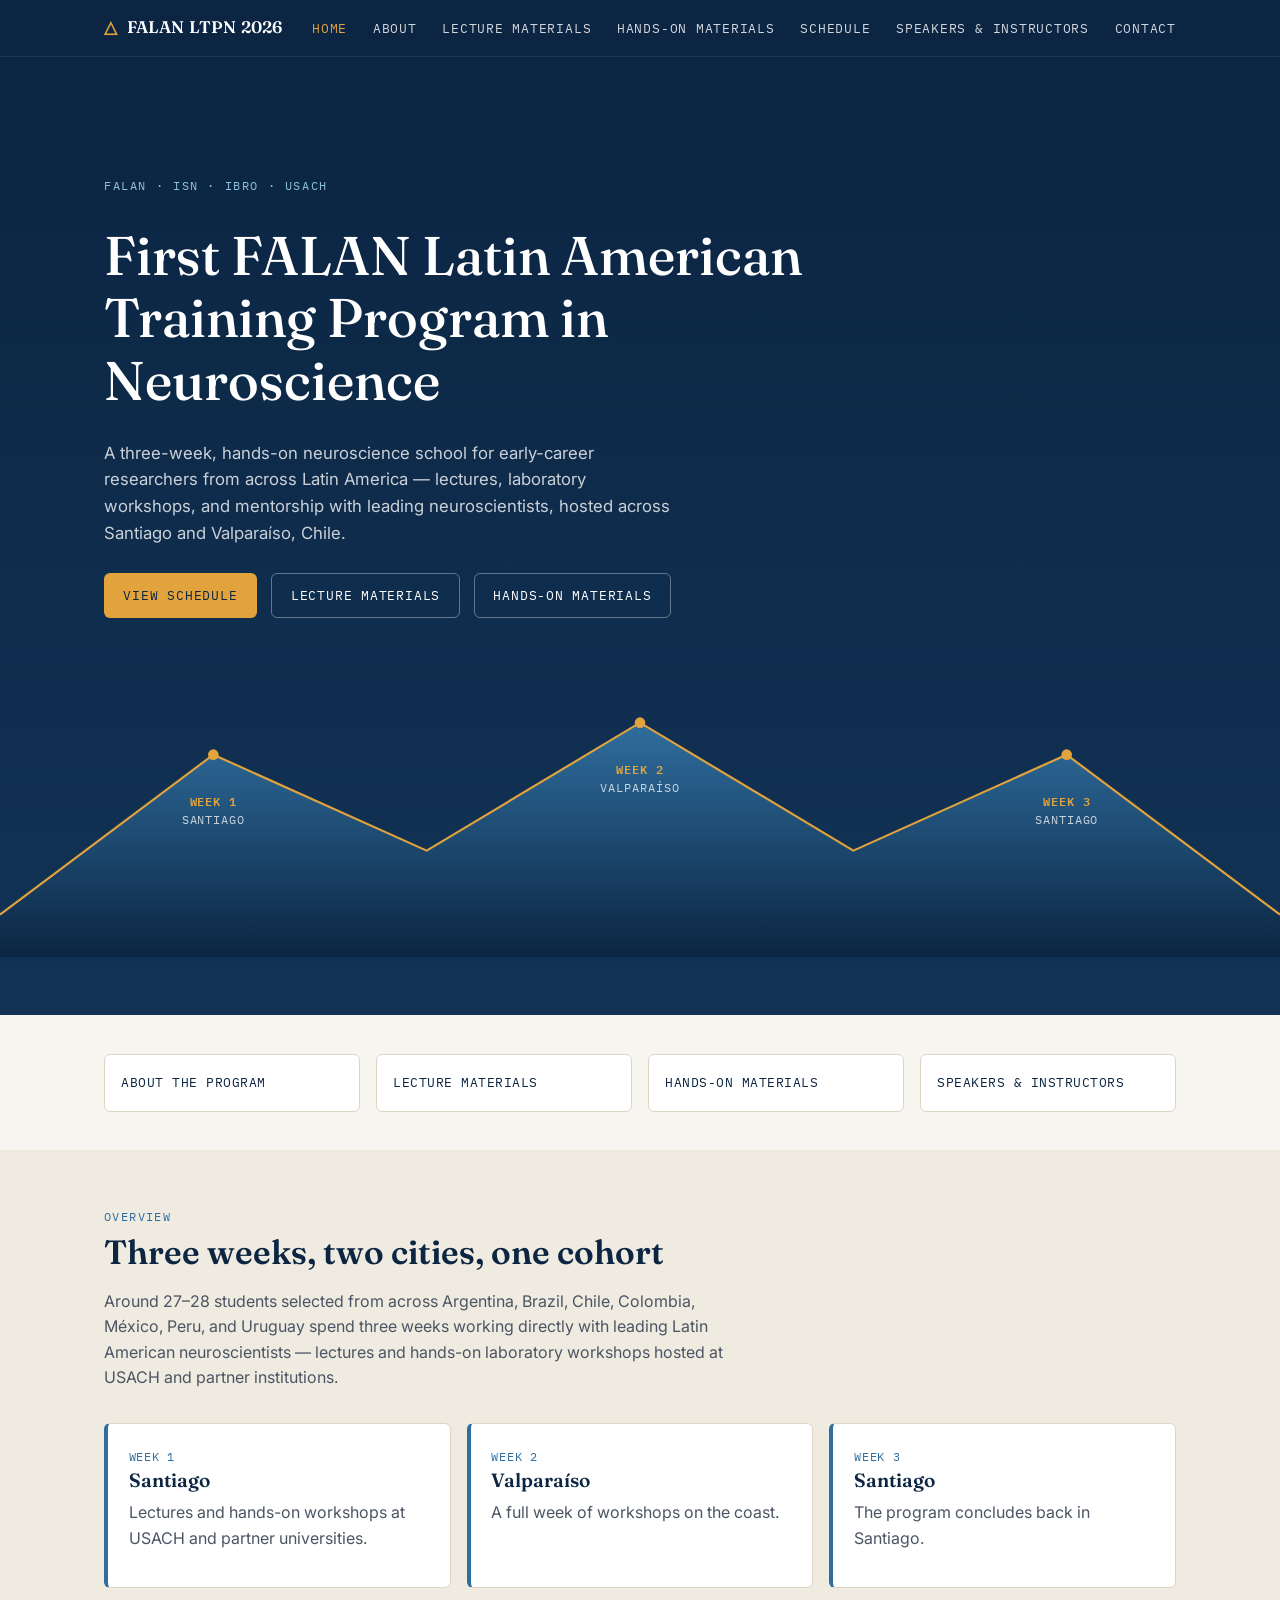
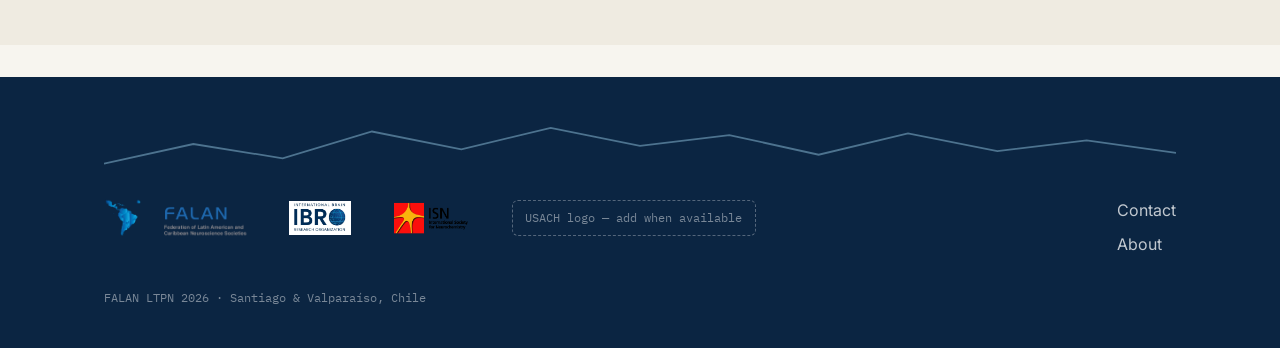
==== index.html @ 968a934b "Add files via upload" ====
<!DOCTYPE html>
<html lang="en">
<head>
<meta charset="UTF-8">
<meta name="viewport" content="width=device-width, initial-scale=1.0">
<title>FALAN LTPN 2026 — Latin American Training Program in Neuroscience</title>
<meta name="description" content="First FALAN Latin American Training Program in Neuroscience 2026 — a three-week hands-on neuroscience school across Santiago and Valparaíso, Chile.">
<link rel="icon" href="assets/img/favicon.svg" type="image/svg+xml">
<link rel="preconnect" href="https://fonts.googleapis.com">
<link href="https://fonts.googleapis.com/css2?family=Fraunces:opsz,wght@9..144,500;9..144,600&family=Inter:wght@400;500;600&family=IBM+Plex+Mono:wght@400;500&display=swap" rel="stylesheet">
<link rel="stylesheet" href="css/style.css">
</head>
<body>

<header class="site-header">
  <div class="wrap">
    <a class="brand" href="index.html"><span class="mark">&#9651;</span> FALAN LTPN 2026</a>
    <button class="nav-toggle" aria-label="Toggle menu" aria-expanded="false">Menu</button>
    <nav class="primary-nav" aria-label="Primary">
      <ul>
        <li><a href="index.html">Home</a></li>
        <li><a href="about.html">About</a></li>
        <li><a href="lectures.html">Lecture Materials</a></li>
        <li><a href="handson.html">Hands-on Materials</a></li>
        <li><a href="schedule.html">Schedule</a></li>
        <li><a href="speakers.html">Speakers &amp; Instructors</a></li>
        <li><a href="contact.html">Contact</a></li>
      </ul>
    </nav>
  </div>
</header>

<section class="hero">
  <div class="wrap">
    <span class="hero-eyebrow">FALAN &middot; ISN &middot; IBRO &middot; USACH</span>
    <h1>First FALAN Latin American Training Program in Neuroscience</h1>
    <p class="sub">A three-week, hands-on neuroscience school for early-career researchers from across Latin America — lectures, laboratory workshops, and mentorship with leading neuroscientists, hosted across Santiago and Valparaíso, Chile.</p>
    <div class="cta-row">
      <a class="btn btn-primary" href="schedule.html">View schedule</a>
      <a class="btn btn-ghost" href="lectures.html">Lecture materials</a>
      <a class="btn btn-ghost" href="handson.html">Hands-on materials</a>
    </div>
  </div>

  <svg class="ridge" viewBox="0 0 1200 260" preserveAspectRatio="none" role="img" aria-labelledby="ridgeTitle">
    <title id="ridgeTitle">Program route: Santiago, then Valparaíso, then Santiago</title>
    <defs>
      <linearGradient id="ridgeFill" x1="0" y1="0" x2="0" y2="1">
        <stop offset="0%" stop-color="#2F6E9E"/>
        <stop offset="100%" stop-color="#0B2542"/>
      </linearGradient>
    </defs>
    <path d="M0,220 L200,70 L400,160 L600,40 L800,160 L1000,70 L1200,220 L1200,260 L0,260 Z" fill="url(#ridgeFill)"/>
    <path d="M0,220 L200,70 L400,160 L600,40 L800,160 L1000,70 L1200,220" fill="none" stroke="#E2A33D" stroke-width="2"/>
    <circle cx="200" cy="70" r="5" fill="#E2A33D"/>
    <circle cx="600" cy="40" r="5" fill="#E2A33D"/>
    <circle cx="1000" cy="70" r="5" fill="#E2A33D"/>
    <text x="200" y="118" text-anchor="middle" class="ridge-label week">WEEK 1</text>
    <text x="200" y="135" text-anchor="middle" class="ridge-label">SANTIAGO</text>
    <text x="600" y="88" text-anchor="middle" class="ridge-label week">WEEK 2</text>
    <text x="600" y="105" text-anchor="middle" class="ridge-label">VALPARAÍSO</text>
    <text x="1000" y="118" text-anchor="middle" class="ridge-label week">WEEK 3</text>
    <text x="1000" y="135" text-anchor="middle" class="ridge-label">SANTIAGO</text>
  </svg>
</section>

<section class="tight">
  <div class="wrap">
    <div class="quick-links">
      <a href="about.html">About the program</a>
      <a href="lectures.html">Lecture materials</a>
      <a href="handson.html">Hands-on materials</a>
      <a href="speakers.html">Speakers &amp; instructors</a>
    </div>
  </div>
</section>

<section class="on-dim">
  <div class="wrap">
    <div class="section-head">
      <span class="eyebrow">Overview</span>
      <h2>Three weeks, two cities, one cohort</h2>
      <p>Around 27–28 students selected from across Argentina, Brazil, Chile, Colombia, México, Peru, and Uruguay spend three weeks working directly with leading Latin American neuroscientists — lectures and hands-on laboratory workshops hosted at USACH and partner institutions.</p>
    </div>
    <div class="week-strip">
      <div class="week">
        <span class="num">Week 1</span>
        <h3>Santiago</h3>
        <p>Lectures and hands-on workshops at USACH and partner universities.</p>
      </div>
      <div class="week">
        <span class="num">Week 2</span>
        <h3>Valparaíso</h3>
        <p>A full week of workshops on the coast.</p>
      </div>
      <div class="week">
        <span class="num">Week 3</span>
        <h3>Santiago</h3>
        <p>The program concludes back in Santiago.</p>
      </div>
    </div>
  </div>
</section>

<footer class="site-footer">
  <div class="wrap">
    <svg class="ridge-thin" viewBox="0 0 1200 60" preserveAspectRatio="none" aria-hidden="true">
      <path d="M0,50 L100,28 L200,44 L300,14 L400,34 L500,10 L600,30 L700,18 L800,40 L900,16 L1000,36 L1100,24 L1200,38" fill="none" stroke="#8FC1DC" stroke-width="2"/>
    </svg>
    <div class="foot-grid">
      <div class="logo-strip">
        <img src="assets/logos/falan.png" alt="FALAN — Federation of Latin American and Caribbean Neuroscience Societies">
        <img class="ibro-mark" src="assets/logos/ibro.jpg" alt="IBRO — International Brain Research Organization">
        <img src="assets/logos/isn.png" alt="ISN — International Society for Neurochemistry">
        <span class="placeholder">USACH logo — add when available</span>
      </div>
      <div class="stack">
        <a href="contact.html">Contact</a>
        <a href="about.html">About</a>
      </div>
    </div>
    <p class="fine">FALAN LTPN 2026 &middot; Santiago &amp; Valparaíso, Chile</p>
  </div>
</footer>

<script src="data/lectures-data.js"></script>
<script src="data/handson-data.js"></script>
<script src="js/main.js"></script>
</body>
</html>
---- css/style.css ----
/* ==========================================================================
   FALAN LTPN 2026 — design tokens
   Palette: Andean cordillera + coastal Chile, tied to the FALAN/ISN marks
   ========================================================================== */

:root {
  --ink:        #0B2542;   /* deep Andean navy — primary dark */
  --cordillera: #2F6E9E;   /* mountain blue — primary accent */
  --coast:      #8FC1DC;   /* sky blue — secondary accent */
  --sun:        #E2A33D;   /* warm gold — CTA / highlight */
  --paper:      #F7F5EF;   /* warm off-white — page background */
  --paper-dim:  #EFEBE1;
  --ash:        #4B5563;   /* body text on light */
  --line:       #DDD6C7;   /* hairline borders on paper */
  --white:      #FFFFFF;

  --font-display: 'Fraunces', Georgia, 'Times New Roman', serif;
  --font-body:    'Inter', -apple-system, BlinkMacSystemFont, 'Segoe UI', sans-serif;
  --font-mono:    'IBM Plex Mono', 'SFMono-Regular', Consolas, monospace;

  --radius: 6px;
  --max-w: 1120px;
}

* { box-sizing: border-box; }

html { scroll-behavior: smooth; }

@media (prefers-reduced-motion: reduce) {
  html { scroll-behavior: auto; }
  * { animation-duration: 0.01ms !important; transition-duration: 0.01ms !important; }
}

body {
  margin: 0;
  font-family: var(--font-body);
  color: var(--ink);
  background: var(--paper);
  line-height: 1.6;
  -webkit-font-smoothing: antialiased;
}

h1, h2, h3, h4 {
  font-family: var(--font-display);
  color: var(--ink);
  line-height: 1.15;
  margin: 0 0 0.5em;
  font-weight: 600;
}

h1 { font-size: clamp(2.1rem, 4.5vw, 3.4rem); font-weight: 500; }
h2 { font-size: clamp(1.5rem, 3vw, 2.1rem); }
h3 { font-size: 1.2rem; }

p { margin: 0 0 1em; color: var(--ash); }

a { color: var(--cordillera); text-decoration: none; }
a:hover { text-decoration: underline; }

a:focus-visible,
button:focus-visible,
[tabindex]:focus-visible {
  outline: 3px solid var(--sun);
  outline-offset: 2px;
}

.eyebrow {
  font-family: var(--font-mono);
  text-transform: uppercase;
  letter-spacing: 0.12em;
  font-size: 0.72rem;
  color: var(--cordillera);
  display: block;
  margin-bottom: 0.6em;
}

.wrap {
  max-width: var(--max-w);
  margin: 0 auto;
  padding: 0 1.5rem;
}

/* ---- Header / nav ---- */

.site-header {
  background: var(--ink);
  border-bottom: 1px solid rgba(255,255,255,0.08);
  position: sticky;
  top: 0;
  z-index: 50;
}

.site-header .wrap {
  display: flex;
  align-items: center;
  justify-content: space-between;
  gap: 1rem;
  padding-top: 0.9rem;
  padding-bottom: 0.9rem;
}

.brand {
  display: flex;
  align-items: center;
  gap: 0.6rem;
  color: var(--white);
  font-family: var(--font-display);
  font-size: 1.05rem;
  font-weight: 600;
  letter-spacing: 0.01em;
}
.brand:hover { text-decoration: none; opacity: 0.9; }
.brand .mark { color: var(--sun); }

.nav-toggle {
  display: none;
  background: none;
  border: 1px solid rgba(255,255,255,0.3);
  color: var(--white);
  border-radius: var(--radius);
  padding: 0.4rem 0.6rem;
  font-family: var(--font-mono);
  font-size: 0.85rem;
}

nav.primary-nav ul {
  list-style: none;
  display: flex;
  gap: 1.6rem;
  margin: 0;
  padding: 0;
}

nav.primary-nav a {
  color: rgba(255,255,255,0.82);
  font-family: var(--font-mono);
  font-size: 0.8rem;
  text-transform: uppercase;
  letter-spacing: 0.06em;
}

nav.primary-nav a:hover,
nav.primary-nav a.active {
  color: var(--sun);
  text-decoration: none;
}

@media (max-width: 800px) {
  .nav-toggle { display: inline-block; }
  nav.primary-nav {
    display: none;
    width: 100%;
    order: 3;
  }
  nav.primary-nav.open { display: block; }
  nav.primary-nav ul {
    flex-direction: column;
    gap: 0;
    padding-bottom: 1rem;
  }
  nav.primary-nav a {
    display: block;
    padding: 0.7rem 0;
    border-top: 1px solid rgba(255,255,255,0.08);
  }
  .site-header .wrap { flex-wrap: wrap; }
}

/* ---- Hero (ridge line signature) ---- */

.hero {
  background: linear-gradient(180deg, var(--ink) 0%, #123356 100%);
  color: var(--white);
  position: relative;
  overflow: hidden;
}

.hero .wrap {
  padding-top: 3.6rem;
  padding-bottom: 0;
  position: relative;
  z-index: 2;
}

.hero-eyebrow {
  font-family: var(--font-mono);
  text-transform: uppercase;
  letter-spacing: 0.14em;
  font-size: 0.72rem;
  color: var(--coast);
}

.hero h1 { color: var(--white); margin-top: 0.5em; max-width: 20ch; }

.hero .sub {
  color: rgba(255,255,255,0.78);
  max-width: 52ch;
  font-size: 1.05rem;
}

.hero .cta-row {
  display: flex;
  gap: 0.9rem;
  flex-wrap: wrap;
  margin-top: 1.6rem;
  padding-bottom: 2.4rem;
}

.hero.small .wrap { padding-top: 2.6rem; padding-bottom: 2.6rem; }
.hero.small h1 { max-width: none; font-size: clamp(1.8rem, 3.6vw, 2.6rem); }

.btn {
  display: inline-block;
  font-family: var(--font-mono);
  font-size: 0.82rem;
  text-transform: uppercase;
  letter-spacing: 0.06em;
  padding: 0.7rem 1.15rem;
  border-radius: var(--radius);
  border: 1px solid transparent;
}

.btn-primary {
  background: var(--sun);
  color: var(--ink);
}
.btn-primary:hover { background: #eab35a; text-decoration: none; }

.btn-ghost {
  border-color: rgba(255,255,255,0.35);
  color: var(--white);
}
.btn-ghost:hover { border-color: var(--sun); color: var(--sun); text-decoration: none; }

.ridge {
  display: block;
  width: 100%;
  height: auto;
  position: relative;
  z-index: 1;
  margin-top: 1.5rem;
}

.ridge-label {
  font-family: var(--font-mono);
  font-size: 0.68rem;
  text-transform: uppercase;
  letter-spacing: 0.08em;
  fill: rgba(255,255,255,0.75);
}

.ridge-label.week {
  fill: var(--sun);
  font-weight: 600;
}

/* ---- Sections ---- */

section { padding: 3.6rem 0; }
section.tight { padding: 2.4rem 0; }
section.on-dim { background: var(--paper-dim); }

.section-head {
  max-width: 62ch;
  margin-bottom: 2rem;
}

.grid {
  display: grid;
  gap: 1.5rem;
}
.grid-3 { grid-template-columns: repeat(3, 1fr); }
.grid-2 { grid-template-columns: repeat(2, 1fr); }

@media (max-width: 860px) {
  .grid-3 { grid-template-columns: 1fr; }
  .grid-2 { grid-template-columns: 1fr; }
}

/* ---- Cards ---- */

.card {
  background: var(--white);
  border: 1px solid var(--line);
  border-radius: var(--radius);
  padding: 1.4rem;
}

.card h3 { margin-bottom: 0.35em; }
.card .meta {
  font-family: var(--font-mono);
  font-size: 0.72rem;
  text-transform: uppercase;
  letter-spacing: 0.06em;
  color: var(--cordillera);
  display: block;
  margin-bottom: 0.5em;
}

.quick-links {
  display: grid;
  grid-template-columns: repeat(4, 1fr);
  gap: 1rem;
}
@media (max-width: 860px) { .quick-links { grid-template-columns: repeat(2, 1fr); } }

.quick-links a {
  display: block;
  background: var(--white);
  border: 1px solid var(--line);
  border-radius: var(--radius);
  padding: 1.1rem 1rem;
  color: var(--ink);
  font-family: var(--font-mono);
  font-size: 0.82rem;
  text-transform: uppercase;
  letter-spacing: 0.04em;
}
.quick-links a:hover {
  border-color: var(--cordillera);
  text-decoration: none;
  color: var(--cordillera);
}

/* ---- Empty state ---- */

.empty-state {
  border: 1px dashed var(--line);
  border-radius: var(--radius);
  background: var(--white);
  padding: 2.6rem 2rem;
  text-align: left;
  max-width: 62ch;
}
.empty-state .eyebrow { margin-bottom: 0.8em; }
.empty-state h3 { margin-bottom: 0.4em; }

/* ---- Materials list (populated by JS) ---- */

.materials-group { margin-bottom: 2.4rem; }
.materials-group h3 {
  border-bottom: 1px solid var(--line);
  padding-bottom: 0.5rem;
  margin-bottom: 1rem;
}
.material-item {
  display: flex;
  justify-content: space-between;
  align-items: baseline;
  gap: 1rem;
  padding: 0.85rem 0;
  border-bottom: 1px solid var(--line);
}
.material-item:last-child { border-bottom: none; }
.material-item .title { font-weight: 600; }
.material-item .who {
  font-family: var(--font-mono);
  font-size: 0.78rem;
  color: var(--ash);
}
.material-item a.link {
  font-family: var(--font-mono);
  font-size: 0.78rem;
  text-transform: uppercase;
  letter-spacing: 0.04em;
  white-space: nowrap;
}

/* ---- Schedule table ---- */

.schedule-table-wrap { overflow-x: auto; }
table.schedule {
  width: 100%;
  border-collapse: collapse;
  background: var(--white);
  font-size: 0.92rem;
}
table.schedule caption {
  text-align: left;
  font-family: var(--font-mono);
  text-transform: uppercase;
  letter-spacing: 0.06em;
  font-size: 0.75rem;
  color: var(--cordillera);
  margin-bottom: 0.6rem;
}
table.schedule th, table.schedule td {
  border: 1px solid var(--line);
  padding: 0.65rem 0.75rem;
  text-align: left;
  vertical-align: top;
}
table.schedule thead th {
  background: var(--ink);
  color: var(--white);
  font-family: var(--font-mono);
  font-weight: 500;
  font-size: 0.75rem;
  text-transform: uppercase;
  letter-spacing: 0.05em;
}
table.schedule tbody th {
  background: var(--paper-dim);
  font-family: var(--font-mono);
  font-weight: 600;
  font-size: 0.8rem;
  white-space: nowrap;
}

.week-tabs {
  display: flex;
  gap: 0.5rem;
  margin-bottom: 1.4rem;
  flex-wrap: wrap;
}
.week-tabs button {
  font-family: var(--font-mono);
  font-size: 0.8rem;
  text-transform: uppercase;
  letter-spacing: 0.05em;
  background: var(--white);
  border: 1px solid var(--line);
  border-radius: 999px;
  padding: 0.5rem 1.1rem;
  cursor: pointer;
  color: var(--ink);
}
.week-tabs button.active {
  background: var(--ink);
  color: var(--white);
  border-color: var(--ink);
}
.week-panel { display: none; }
.week-panel.active { display: block; }

/* ---- People (speakers/instructors) ---- */

.person {
  display: flex;
  gap: 0.9rem;
  align-items: flex-start;
}
.person .avatar {
  width: 46px;
  height: 46px;
  border-radius: 50%;
  background: var(--cordillera);
  color: var(--white);
  display: flex;
  align-items: center;
  justify-content: center;
  font-family: var(--font-display);
  font-size: 1rem;
  flex: none;
}
.person .name { font-weight: 600; }
.person .role {
  font-family: var(--font-mono);
  font-size: 0.75rem;
  color: var(--ash);
  text-transform: uppercase;
  letter-spacing: 0.04em;
}

/* ---- About page structure diagram ---- */

.week-strip {
  display: flex;
  gap: 1rem;
  flex-wrap: wrap;
}
.week-strip .week {
  flex: 1 1 220px;
  background: var(--white);
  border: 1px solid var(--line);
  border-left: 4px solid var(--cordillera);
  border-radius: var(--radius);
  padding: 1.2rem 1.3rem;
}
.week-strip .week .num {
  font-family: var(--font-mono);
  font-size: 0.72rem;
  color: var(--cordillera);
  text-transform: uppercase;
  letter-spacing: 0.06em;
}

/* ---- Logo strip ---- */

.logo-strip {
  display: flex;
  align-items: center;
  gap: 2.4rem;
  flex-wrap: wrap;
}
.logo-strip img { height: 40px; width: auto; }
.logo-strip .ibro-mark { height: 34px; }
.logo-strip .placeholder {
  font-family: var(--font-mono);
  font-size: 0.72rem;
  color: rgba(255,255,255,0.45);
  border: 1px dashed rgba(255,255,255,0.3);
  padding: 0.5rem 0.8rem;
  border-radius: var(--radius);
}

.logo-strip.on-light img { height: 36px; }
.logo-strip.on-light .placeholder {
  color: var(--ash);
  border-color: var(--line);
}

/* ---- Footer ---- */

footer.site-footer {
  background: var(--ink);
  color: rgba(255,255,255,0.7);
  padding: 2.6rem 0 1.8rem;
  margin-top: 2rem;
  position: relative;
  overflow: hidden;
}
footer.site-footer .ridge-thin {
  width: 100%;
  display: block;
  opacity: 0.5;
  margin-bottom: 1.6rem;
}
footer.site-footer .foot-grid {
  display: flex;
  justify-content: space-between;
  gap: 2rem;
  flex-wrap: wrap;
  align-items: flex-start;
}
footer.site-footer a { color: rgba(255,255,255,0.75); }
footer.site-footer .fine {
  font-family: var(--font-mono);
  font-size: 0.72rem;
  color: rgba(255,255,255,0.45);
  margin-top: 2rem;
}

/* ---- Contact page ---- */

.contact-card {
  background: var(--white);
  border: 1px solid var(--line);
  border-radius: var(--radius);
  padding: 1.8rem;
  max-width: 46ch;
}
.contact-card .role {
  font-family: var(--font-mono);
  font-size: 0.75rem;
  text-transform: uppercase;
  letter-spacing: 0.05em;
  color: var(--cordillera);
}

/* ---- Utility ---- */

.stack { display: flex; flex-direction: column; gap: 0.5rem; }
.mt-0 { margin-top: 0; }
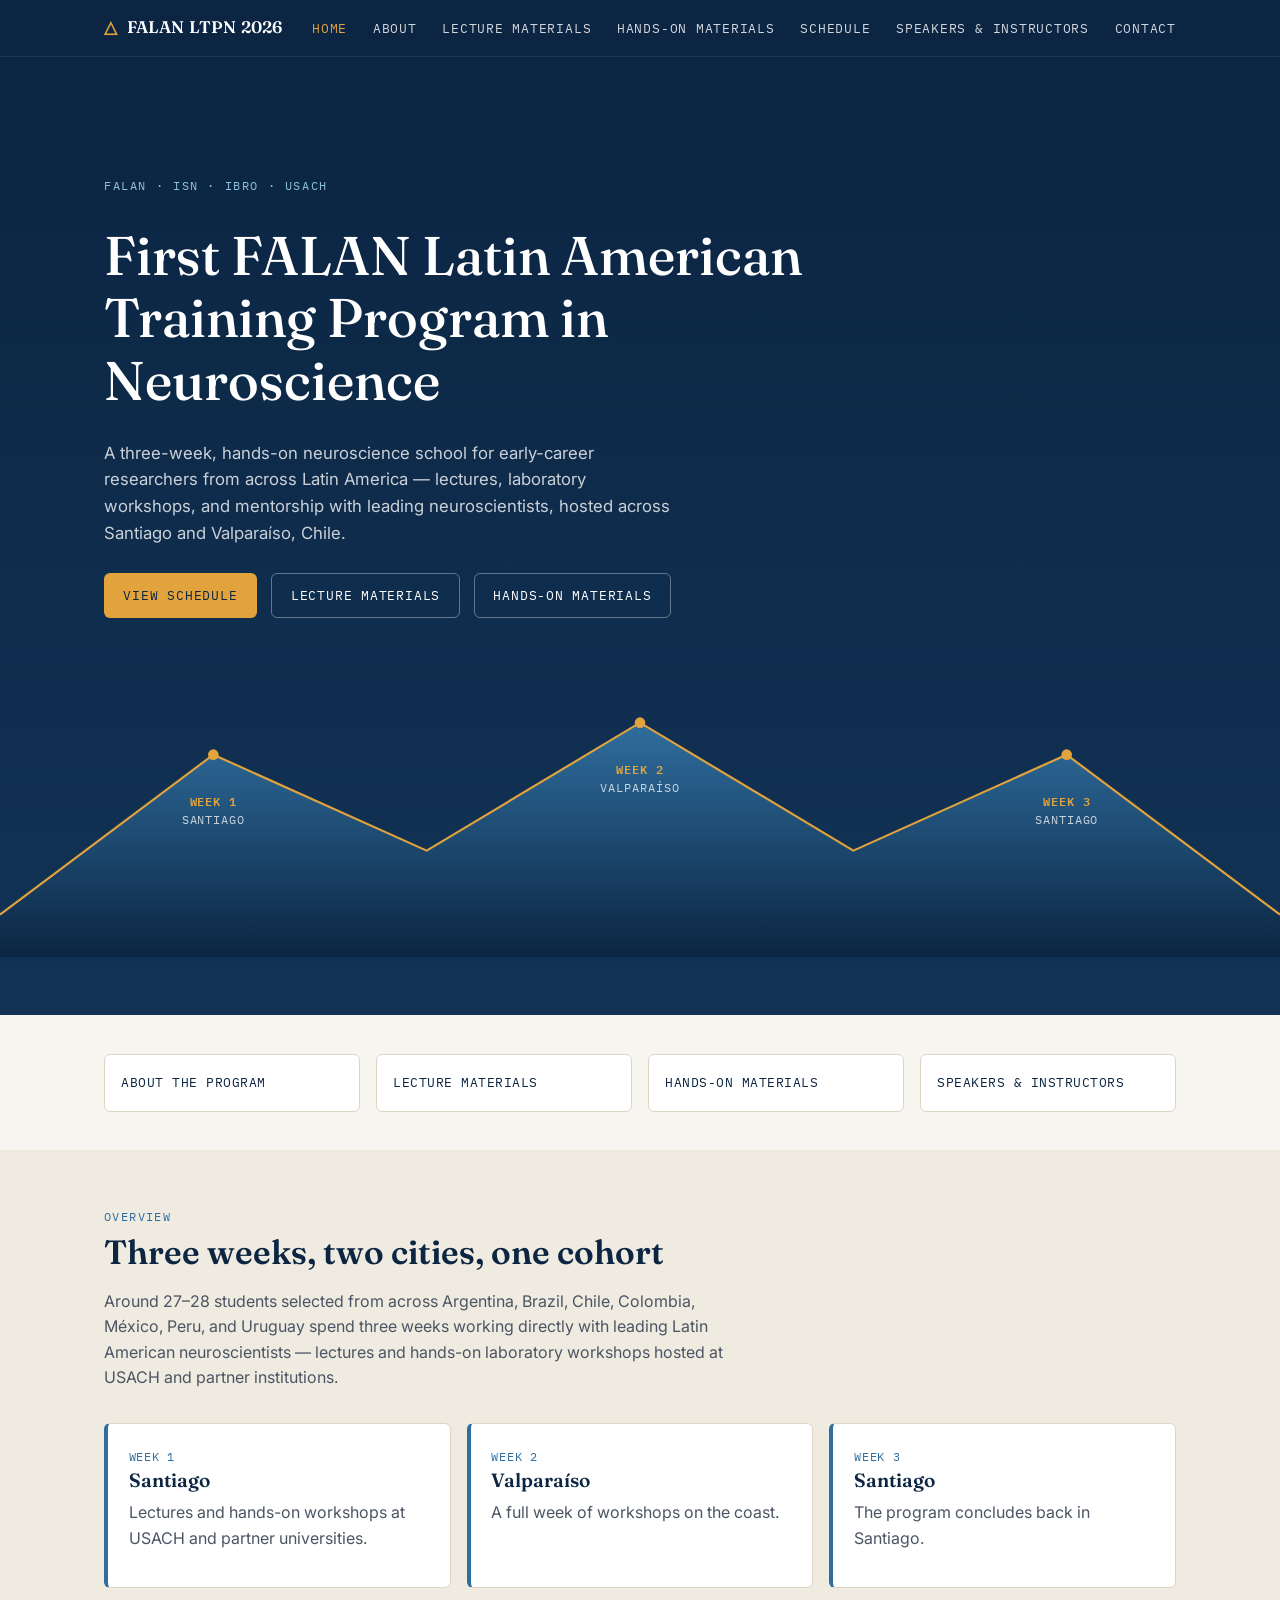
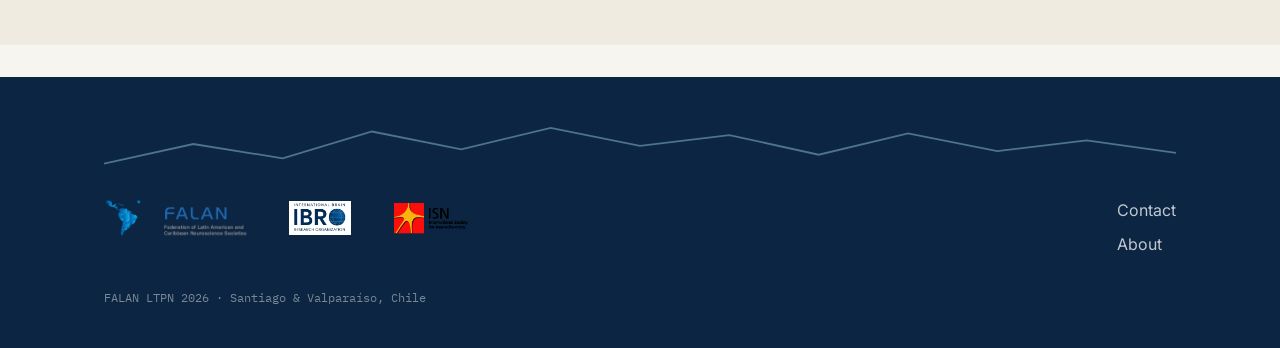
==== commit 45ca3517: "Comment out USACH logo placeholder Comment out the placeholder for USACH logo in index.html." ====
--- a/index.html
+++ b/index.html
@@ -112,7 +112,7 @@
         <img src="assets/logos/falan.png" alt="FALAN — Federation of Latin American and Caribbean Neuroscience Societies">
         <img class="ibro-mark" src="assets/logos/ibro.jpg" alt="IBRO — International Brain Research Organization">
         <img src="assets/logos/isn.png" alt="ISN — International Society for Neurochemistry">
-        <span class="placeholder">USACH logo — add when available</span>
+        <!-- <span class="placeholder">USACH logo — add when available</span> -->
       </div>
       <div class="stack">
         <a href="contact.html">Contact</a>
--- a/css/style.css
+++ b/css/style.css
@@ -366,6 +366,36 @@
   white-space: nowrap;
 }
 
+.material-note {
+  background: var(--paper-dim);
+  border: 1px solid var(--line);
+  border-left: 4px solid var(--sun);
+  border-radius: var(--radius);
+  padding: 1rem 1.2rem;
+  margin: 0.9rem 0;
+}
+.material-note .title {
+  font-weight: 600;
+  display: block;
+  margin-bottom: 0.15rem;
+}
+.material-note .who {
+  font-family: var(--font-mono);
+  font-size: 0.72rem;
+  color: var(--cordillera);
+  text-transform: uppercase;
+  letter-spacing: 0.04em;
+  display: block;
+  margin-bottom: 0.6rem;
+}
+.material-note p {
+  margin: 0 0 0.7em;
+  color: var(--ash);
+  font-size: 0.92rem;
+}
+.material-note p:last-child { margin-bottom: 0; }
+.material-note a { word-break: break-word; }
+
 /* ---- Schedule table ---- */
 
 .schedule-table-wrap { overflow-x: auto; }
@@ -405,6 +435,127 @@
   font-weight: 600;
   font-size: 0.8rem;
   white-space: nowrap;
+}
+
+.venue-note {
+  background: var(--white);
+  border: 1px solid var(--line);
+  border-left: 4px solid var(--sun);
+  border-radius: var(--radius);
+  padding: 0.9rem 1.1rem;
+  margin-bottom: 1.4rem;
+  font-size: 0.92rem;
+}
+.venue-note strong { color: var(--ink); }
+.venue-note .flag {
+  color: #B23A2E;
+  font-family: var(--font-mono);
+  font-size: 0.75rem;
+  text-transform: uppercase;
+  letter-spacing: 0.04em;
+  display: block;
+  margin-top: 0.4rem;
+}
+
+table.schedule td .who {
+  display: block;
+  font-family: var(--font-mono);
+  font-size: 0.72rem;
+  color: var(--ash);
+  margin-top: 0.25rem;
+}
+table.schedule td .session-sep {
+  display: block;
+  border-top: 1px dashed var(--line);
+  margin-top: 0.55rem;
+  padding-top: 0.55rem;
+}
+table.schedule td.dim { color: var(--ash); font-style: italic; }
+
+.workshop-list-wrap { margin-top: 2rem; }
+.workshop-list-wrap h3 { margin-bottom: 0.8rem; }
+.workshop-list {
+  list-style: none;
+  margin: 0;
+  padding: 0;
+  display: grid;
+  gap: 0.6rem;
+}
+.workshop-list li {
+  background: var(--white);
+  border: 1px solid var(--line);
+  border-radius: var(--radius);
+  padding: 0.75rem 1rem;
+  font-size: 0.92rem;
+}
+.workshop-list .lead {
+  display: block;
+  font-family: var(--font-mono);
+  font-size: 0.72rem;
+  color: var(--cordillera);
+  margin-top: 0.2rem;
+}
+.student-list {
+  list-style: none;
+  margin: 0.7rem 0 0;
+  padding: 0.7rem 0 0;
+  border-top: 1px dashed var(--line);
+  columns: 1;
+}
+.student-list li {
+  background: none;
+  border: none;
+  padding: 0.2rem 0;
+  font-size: 0.85rem;
+  color: var(--ash);
+}
+@media (min-width: 640px) {
+  .student-list { columns: 2; column-gap: 1.5rem; }
+}
+
+.student-days {
+  margin-top: 0.7rem;
+  padding-top: 0.7rem;
+  border-top: 1px dashed var(--line);
+}
+.student-day {
+  margin: 0 0 0.5rem;
+  font-size: 0.85rem;
+  color: var(--ash);
+  line-height: 1.5;
+}
+.student-day:last-child { margin-bottom: 0; }
+.student-day .day-label {
+  font-family: var(--font-mono);
+  font-size: 0.7rem;
+  text-transform: uppercase;
+  letter-spacing: 0.05em;
+  color: var(--cordillera);
+  display: inline-block;
+  min-width: 82px;
+}
+
+.plain-list {
+  list-style: none;
+  margin: 0;
+  padding: 0;
+  columns: 1;
+}
+.plain-list li {
+  padding: 0.6rem 0;
+  border-bottom: 1px solid var(--line);
+  break-inside: avoid;
+}
+.plain-list li:last-child { border-bottom: none; }
+.plain-list .affil {
+  font-family: var(--font-mono);
+  font-size: 0.76rem;
+  color: var(--ash);
+  display: block;
+  margin-top: 0.1rem;
+}
+@media (min-width: 700px) {
+  .plain-list.two-col { columns: 2; column-gap: 2.5rem; }
 }
 
 .week-tabs {
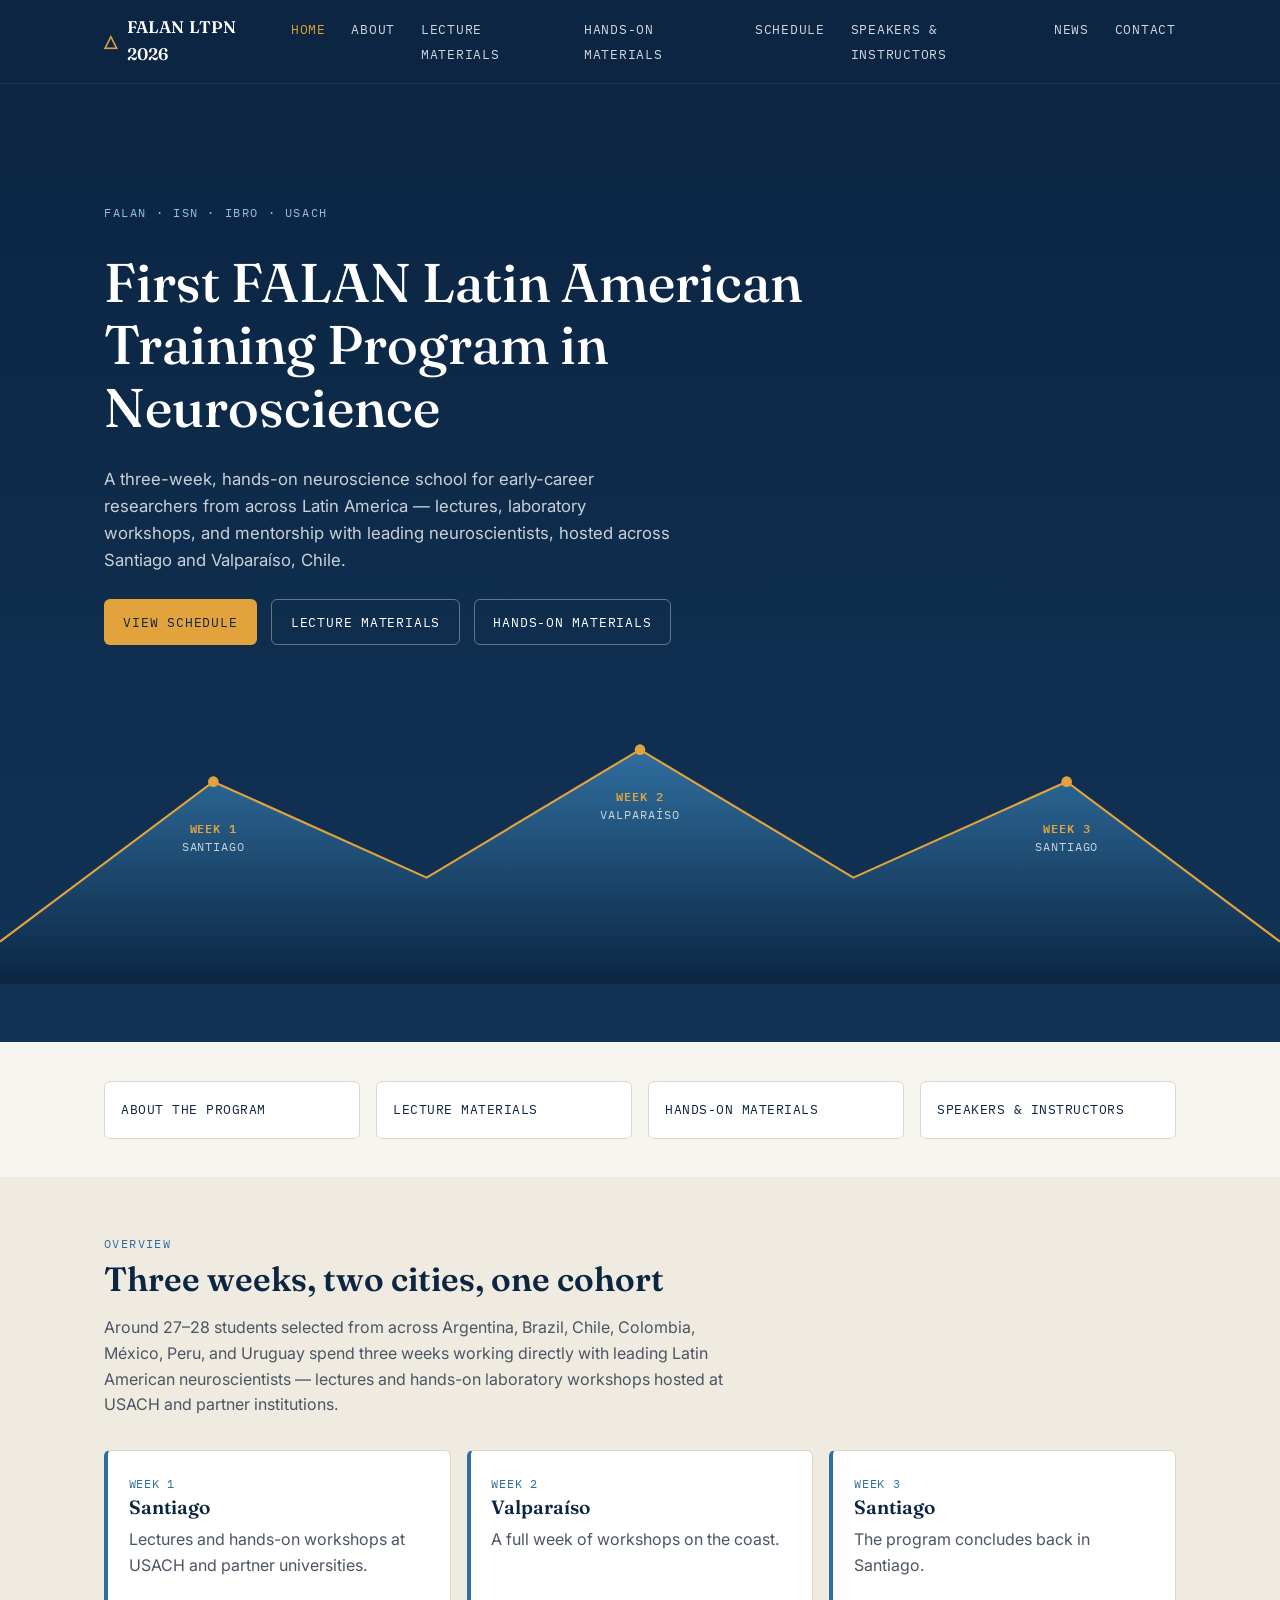
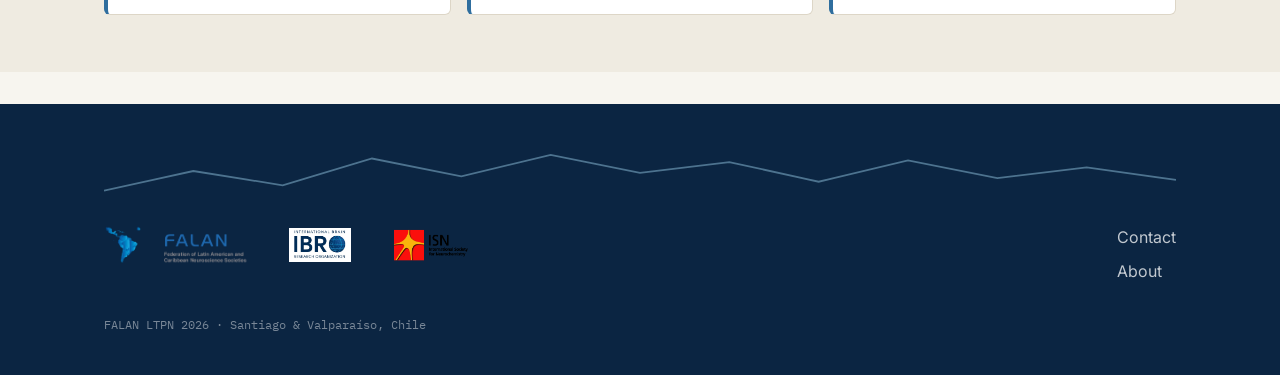
==== commit d02e0cbe: "Add files via upload" ====
--- a/index.html
+++ b/index.html
@@ -24,6 +24,7 @@
         <li><a href="handson.html">Hands-on Materials</a></li>
         <li><a href="schedule.html">Schedule</a></li>
         <li><a href="speakers.html">Speakers &amp; Instructors</a></li>
+        <li><a href="news.html">News</a></li>
         <li><a href="contact.html">Contact</a></li>
       </ul>
     </nav>
@@ -125,6 +126,7 @@
 
 <script src="data/lectures-data.js"></script>
 <script src="data/handson-data.js"></script>
+<script src="data/news-data.js"></script>
 <script src="js/main.js"></script>
 </body>
 </html>
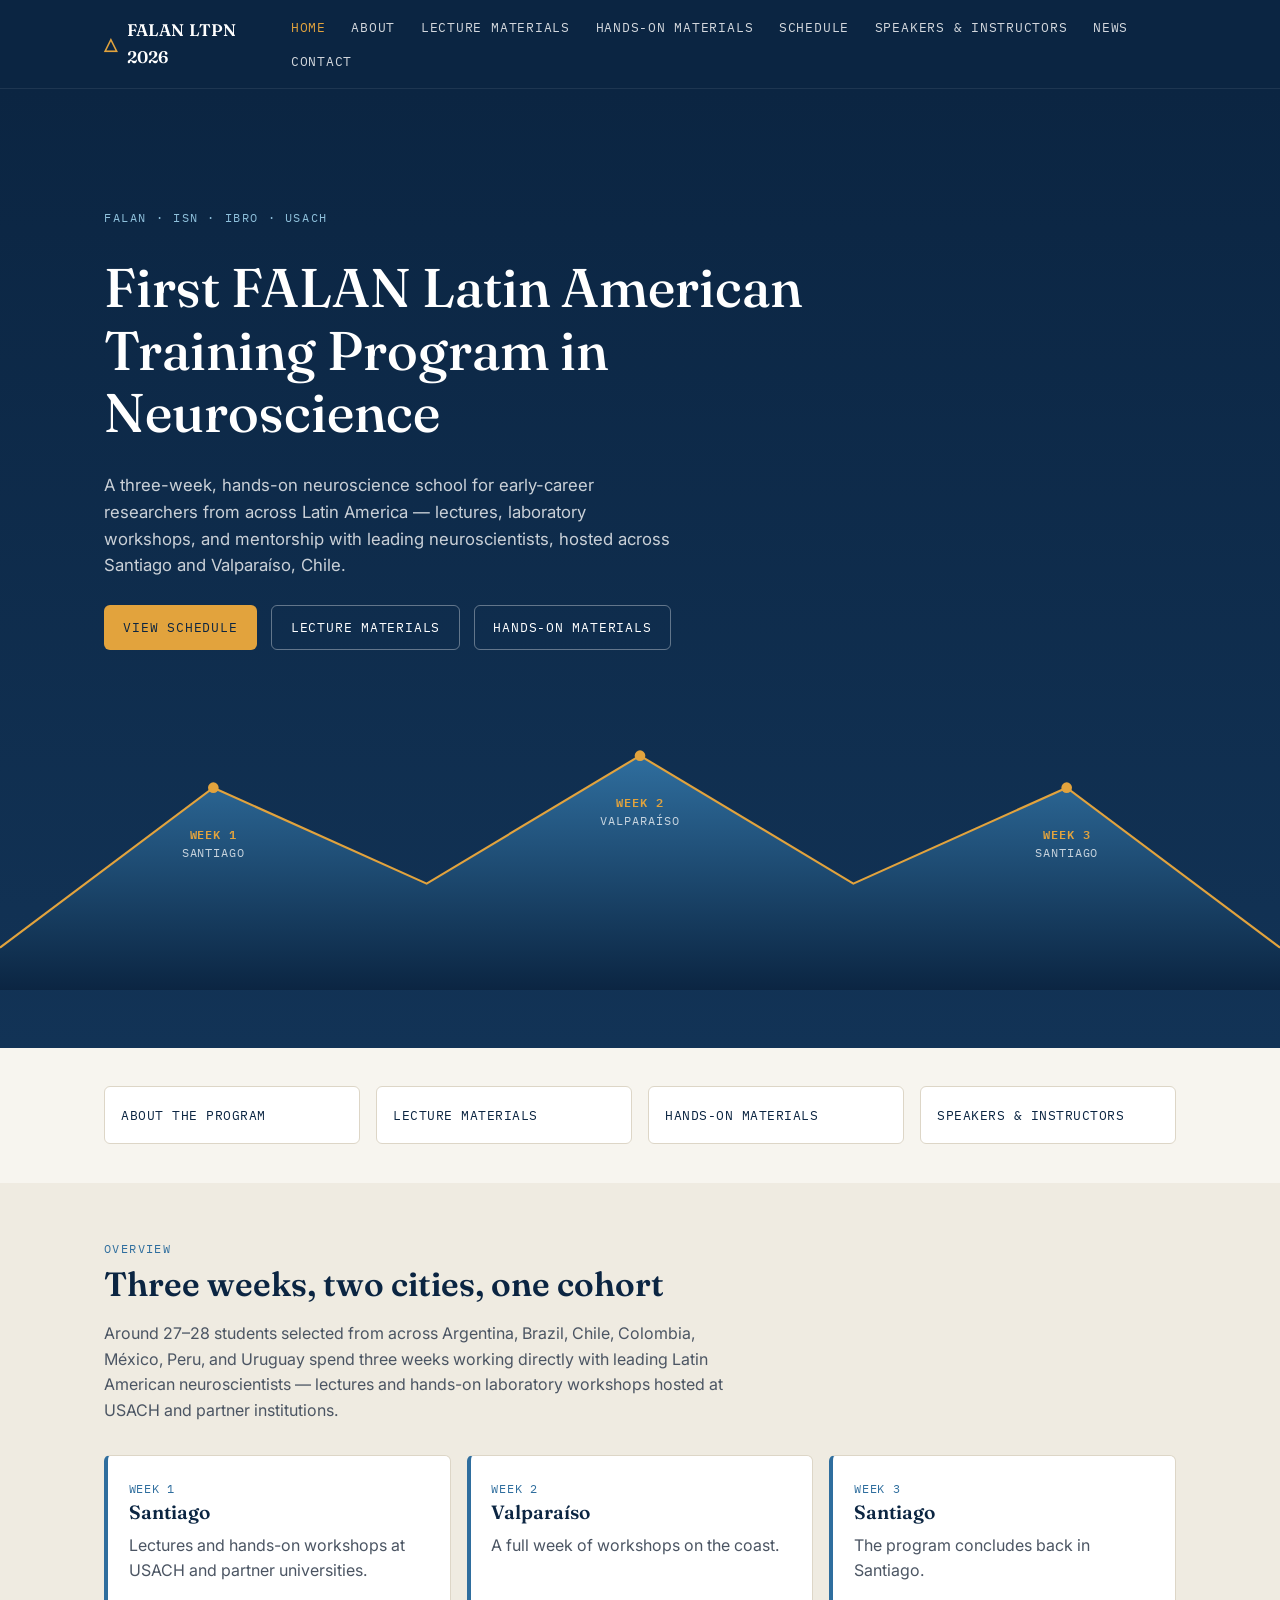
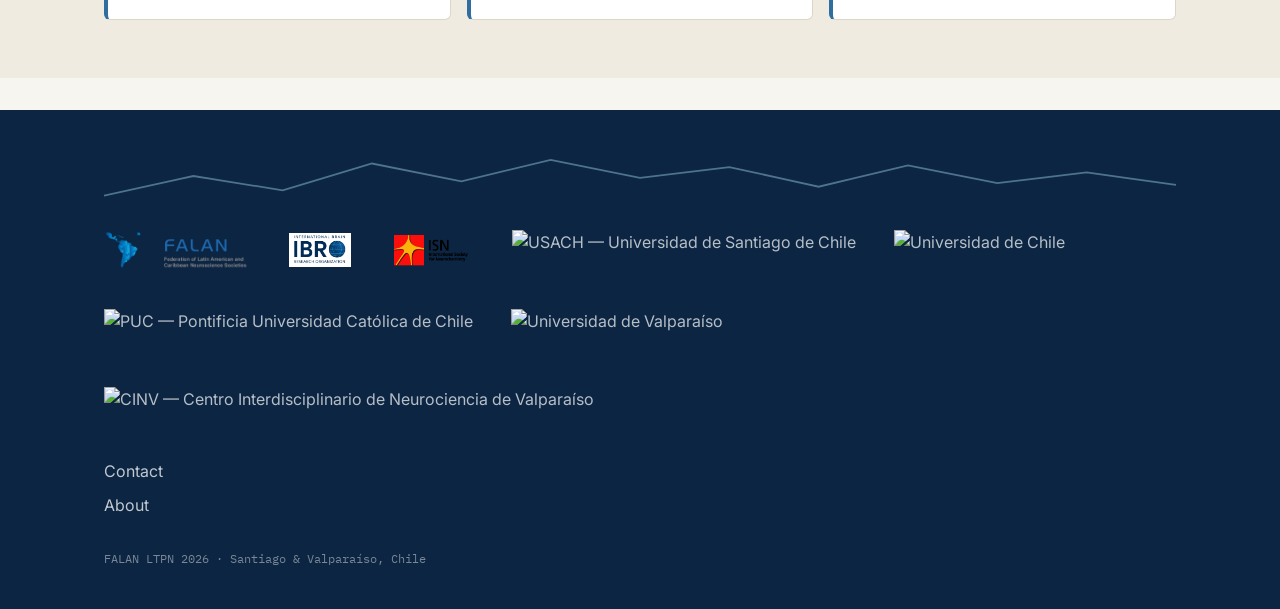
==== commit 1b7bc737: "Add files via upload" ====
--- a/index.html
+++ b/index.html
@@ -113,7 +113,11 @@
         <img src="assets/logos/falan.png" alt="FALAN — Federation of Latin American and Caribbean Neuroscience Societies">
         <img class="ibro-mark" src="assets/logos/ibro.jpg" alt="IBRO — International Brain Research Organization">
         <img src="assets/logos/isn.png" alt="ISN — International Society for Neurochemistry">
-        <!-- <span class="placeholder">USACH logo — add when available</span> -->
+        <img src="assets/logos/usach.png" alt="USACH — Universidad de Santiago de Chile">
+        <img src="assets/logos/uchile.jpg" alt="Universidad de Chile">
+        <img src="assets/logos/puc.png" alt="PUC — Pontificia Universidad Católica de Chile">
+        <img src="assets/logos/uv.svg" alt="Universidad de Valparaíso">
+        <img src="assets/logos/cinv.jpg" alt="CINV — Centro Interdisciplinario de Neurociencia de Valparaíso">
       </div>
       <div class="stack">
         <a href="contact.html">Contact</a>
--- a/css/style.css
+++ b/css/style.css
@@ -126,7 +126,8 @@
 nav.primary-nav ul {
   list-style: none;
   display: flex;
-  gap: 1.6rem;
+  flex-wrap: wrap;
+  gap: 0.5rem 1.6rem;
   margin: 0;
   padding: 0;
 }
@@ -137,6 +138,7 @@
   font-size: 0.8rem;
   text-transform: uppercase;
   letter-spacing: 0.06em;
+  white-space: nowrap;
 }
 
 nav.primary-nav a:hover,
@@ -352,6 +354,12 @@
   border-bottom: 1px solid var(--line);
 }
 .material-item:last-child { border-bottom: none; }
+.material-item.presenter-break,
+.material-note.presenter-break {
+  margin-top: 1.1rem;
+  padding-top: 1.1rem;
+  border-top: 2px solid var(--cordillera);
+}
 .material-item .title { font-weight: 600; }
 .material-item .who {
   font-family: var(--font-mono);
@@ -365,36 +373,6 @@
   letter-spacing: 0.04em;
   white-space: nowrap;
 }
-
-.material-note {
-  background: var(--paper-dim);
-  border: 1px solid var(--line);
-  border-left: 4px solid var(--sun);
-  border-radius: var(--radius);
-  padding: 1rem 1.2rem;
-  margin: 0.9rem 0;
-}
-.material-note .title {
-  font-weight: 600;
-  display: block;
-  margin-bottom: 0.15rem;
-}
-.material-note .who {
-  font-family: var(--font-mono);
-  font-size: 0.72rem;
-  color: var(--cordillera);
-  text-transform: uppercase;
-  letter-spacing: 0.04em;
-  display: block;
-  margin-bottom: 0.6rem;
-}
-.material-note p {
-  margin: 0 0 0.7em;
-  color: var(--ash);
-  font-size: 0.92rem;
-}
-.material-note p:last-child { margin-bottom: 0; }
-.material-note a { word-break: break-word; }
 
 /* ---- Schedule table ---- */
 
@@ -495,45 +473,6 @@
   color: var(--cordillera);
   margin-top: 0.2rem;
 }
-.student-list {
-  list-style: none;
-  margin: 0.7rem 0 0;
-  padding: 0.7rem 0 0;
-  border-top: 1px dashed var(--line);
-  columns: 1;
-}
-.student-list li {
-  background: none;
-  border: none;
-  padding: 0.2rem 0;
-  font-size: 0.85rem;
-  color: var(--ash);
-}
-@media (min-width: 640px) {
-  .student-list { columns: 2; column-gap: 1.5rem; }
-}
-
-.student-days {
-  margin-top: 0.7rem;
-  padding-top: 0.7rem;
-  border-top: 1px dashed var(--line);
-}
-.student-day {
-  margin: 0 0 0.5rem;
-  font-size: 0.85rem;
-  color: var(--ash);
-  line-height: 1.5;
-}
-.student-day:last-child { margin-bottom: 0; }
-.student-day .day-label {
-  font-family: var(--font-mono);
-  font-size: 0.7rem;
-  text-transform: uppercase;
-  letter-spacing: 0.05em;
-  color: var(--cordillera);
-  display: inline-block;
-  min-width: 82px;
-}
 
 .plain-list {
   list-style: none;
@@ -709,6 +648,40 @@
   color: var(--cordillera);
 }
 
+/* ---- News page ---- */
+
+.news-list {
+  display: flex;
+  flex-direction: column;
+  gap: 0;
+}
+.news-item {
+  display: grid;
+  grid-template-columns: 160px 1fr;
+  gap: 1.5rem;
+  padding: 1.4rem 0;
+  border-bottom: 1px solid var(--line);
+}
+.news-item:first-child { padding-top: 0; }
+.news-item:last-child { border-bottom: none; }
+.news-date {
+  font-family: var(--font-mono);
+  font-size: 0.78rem;
+  text-transform: uppercase;
+  letter-spacing: 0.05em;
+  color: var(--cordillera);
+  white-space: nowrap;
+}
+.news-title { margin: 0 0 0.3em; }
+.news-body { margin: 0; }
+.news-link {
+  display: inline-block;
+  margin-top: 0.6rem;
+}
+@media (max-width: 640px) {
+  .news-item { grid-template-columns: 1fr; gap: 0.4rem; }
+}
+
 /* ---- Utility ---- */
 
 .stack { display: flex; flex-direction: column; gap: 0.5rem; }
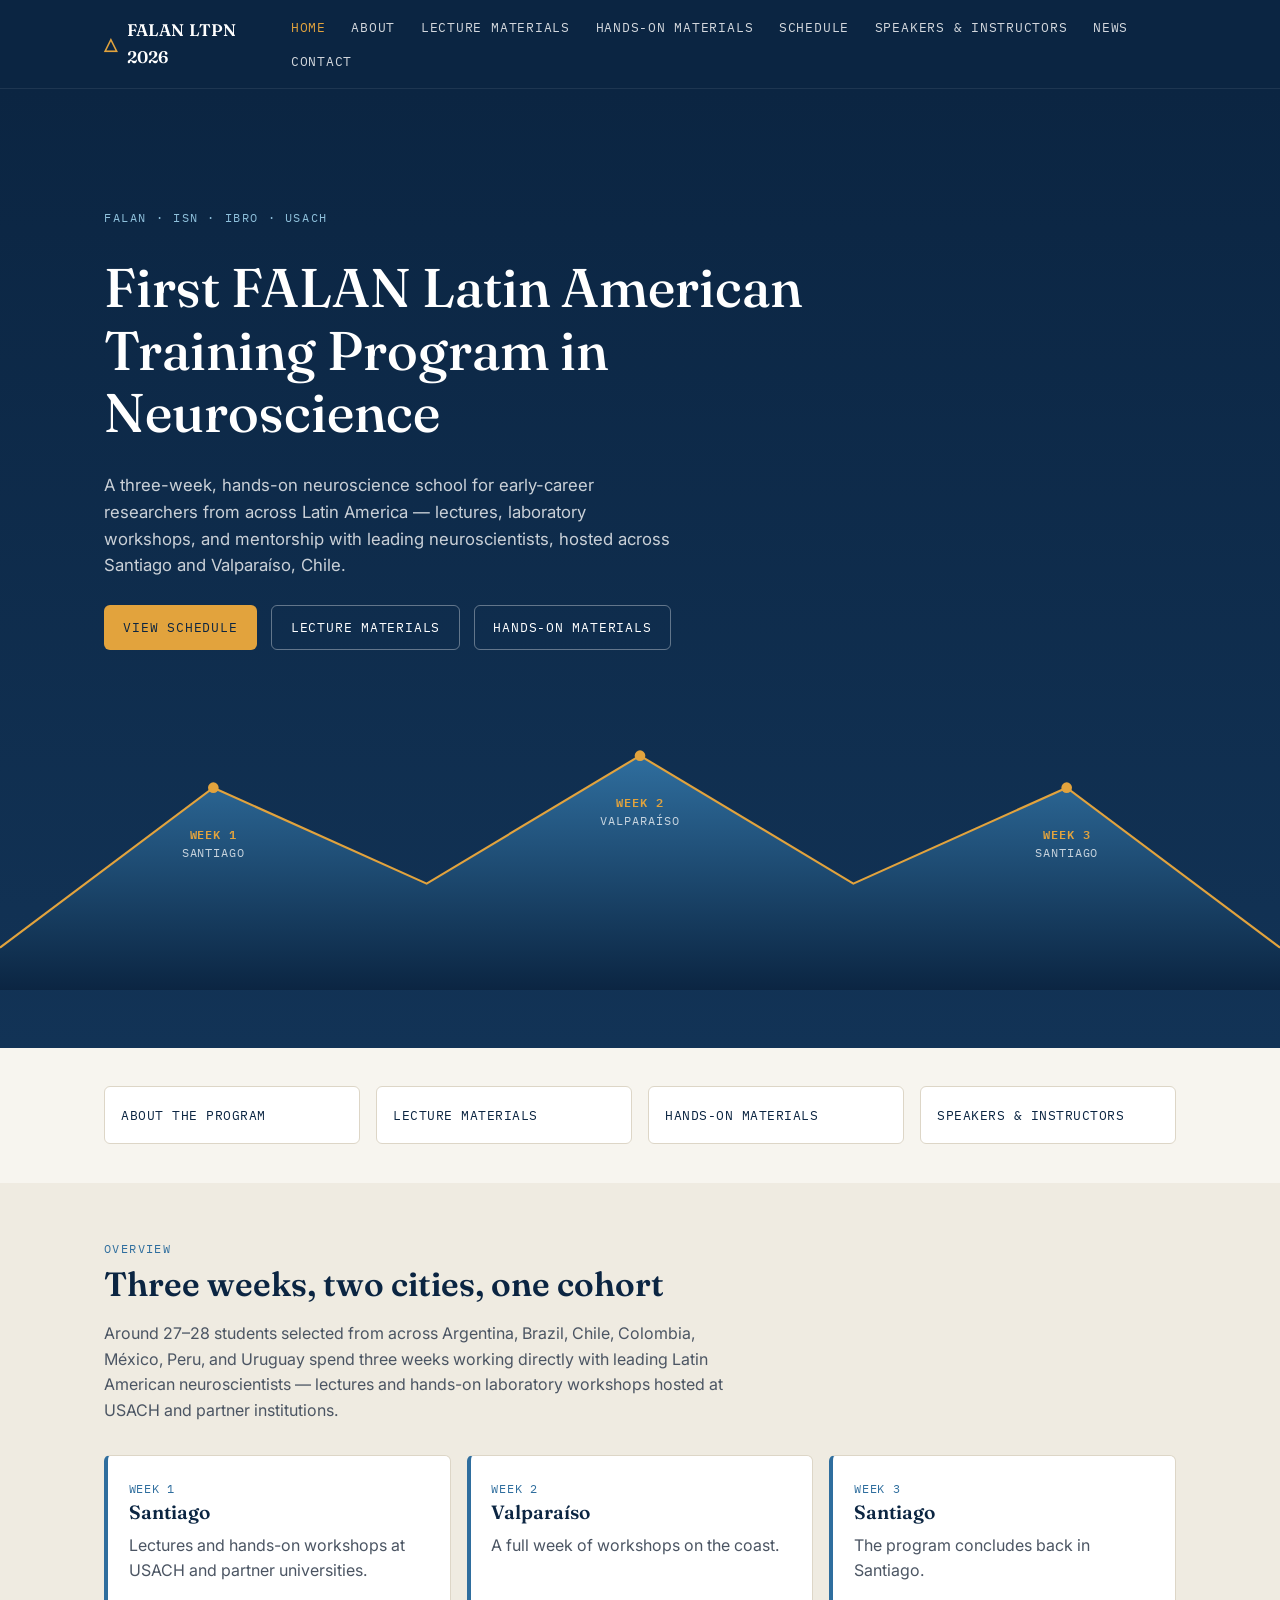
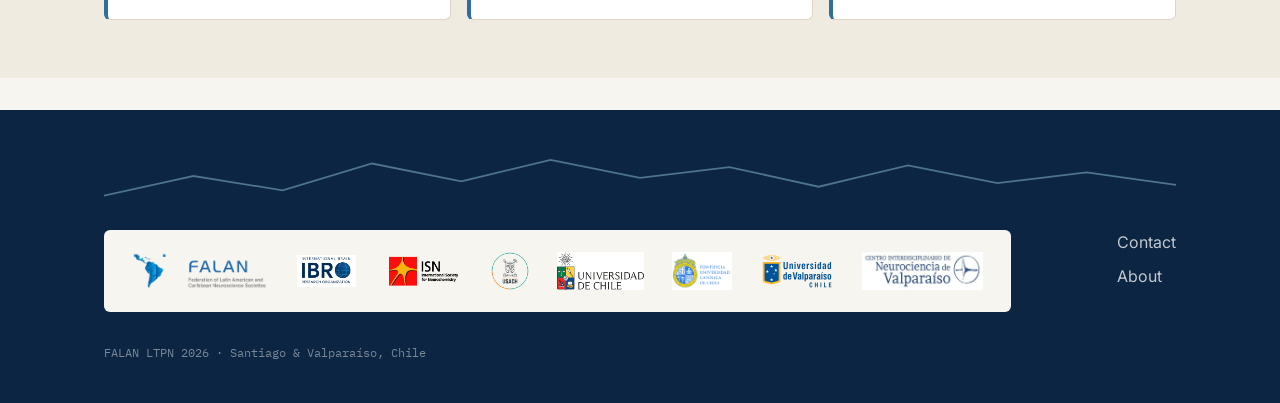
==== commit bd6120ab: "Add files via upload" ====
--- a/index.html
+++ b/index.html
@@ -117,7 +117,7 @@
         <img src="assets/logos/uchile.jpg" alt="Universidad de Chile">
         <img src="assets/logos/puc.png" alt="PUC — Pontificia Universidad Católica de Chile">
         <img src="assets/logos/uv.svg" alt="Universidad de Valparaíso">
-        <img src="assets/logos/cinv.jpg" alt="CINV — Centro Interdisciplinario de Neurociencia de Valparaíso">
+        <img class="cinv-mark" src="assets/logos/cinv.jpg" alt="CINV — Centro Interdisciplinario de Neurociencia de Valparaíso">
       </div>
       <div class="stack">
         <a href="contact.html">Contact</a>
--- a/css/style.css
+++ b/css/style.css
@@ -374,6 +374,16 @@
   white-space: nowrap;
 }
 
+.added-tag {
+  display: inline-block;
+  font-family: var(--font-mono);
+  font-size: 0.68rem;
+  color: var(--ash);
+  opacity: 0.85;
+}
+.material-item .who .added-tag { margin-left: 0.5rem; }
+.material-note .who .added-tag { margin-left: 0.5rem; }
+
 /* ---- Schedule table ---- */
 
 .schedule-table-wrap { overflow-x: auto; }
@@ -580,24 +590,25 @@
 .logo-strip {
   display: flex;
   align-items: center;
-  gap: 2.4rem;
+  gap: 1.75rem;
   flex-wrap: wrap;
-}
-.logo-strip img { height: 40px; width: auto; }
-.logo-strip .ibro-mark { height: 34px; }
+  row-gap: 1.125rem;
+  background: var(--paper);
+  padding: 1.375rem 1.75rem;
+  border-radius: var(--radius);
+}
+.logo-strip img {
+  height: 37.5px;
+  width: auto;
+}
+.logo-strip .ibro-mark { height: 32.5px; }
 .logo-strip .placeholder {
   font-family: var(--font-mono);
   font-size: 0.72rem;
-  color: rgba(255,255,255,0.45);
-  border: 1px dashed rgba(255,255,255,0.3);
+  color: var(--ash);
+  border: 1px dashed var(--line);
   padding: 0.5rem 0.8rem;
   border-radius: var(--radius);
-}
-
-.logo-strip.on-light img { height: 36px; }
-.logo-strip.on-light .placeholder {
-  color: var(--ash);
-  border-color: var(--line);
 }
 
 /* ---- Footer ---- */
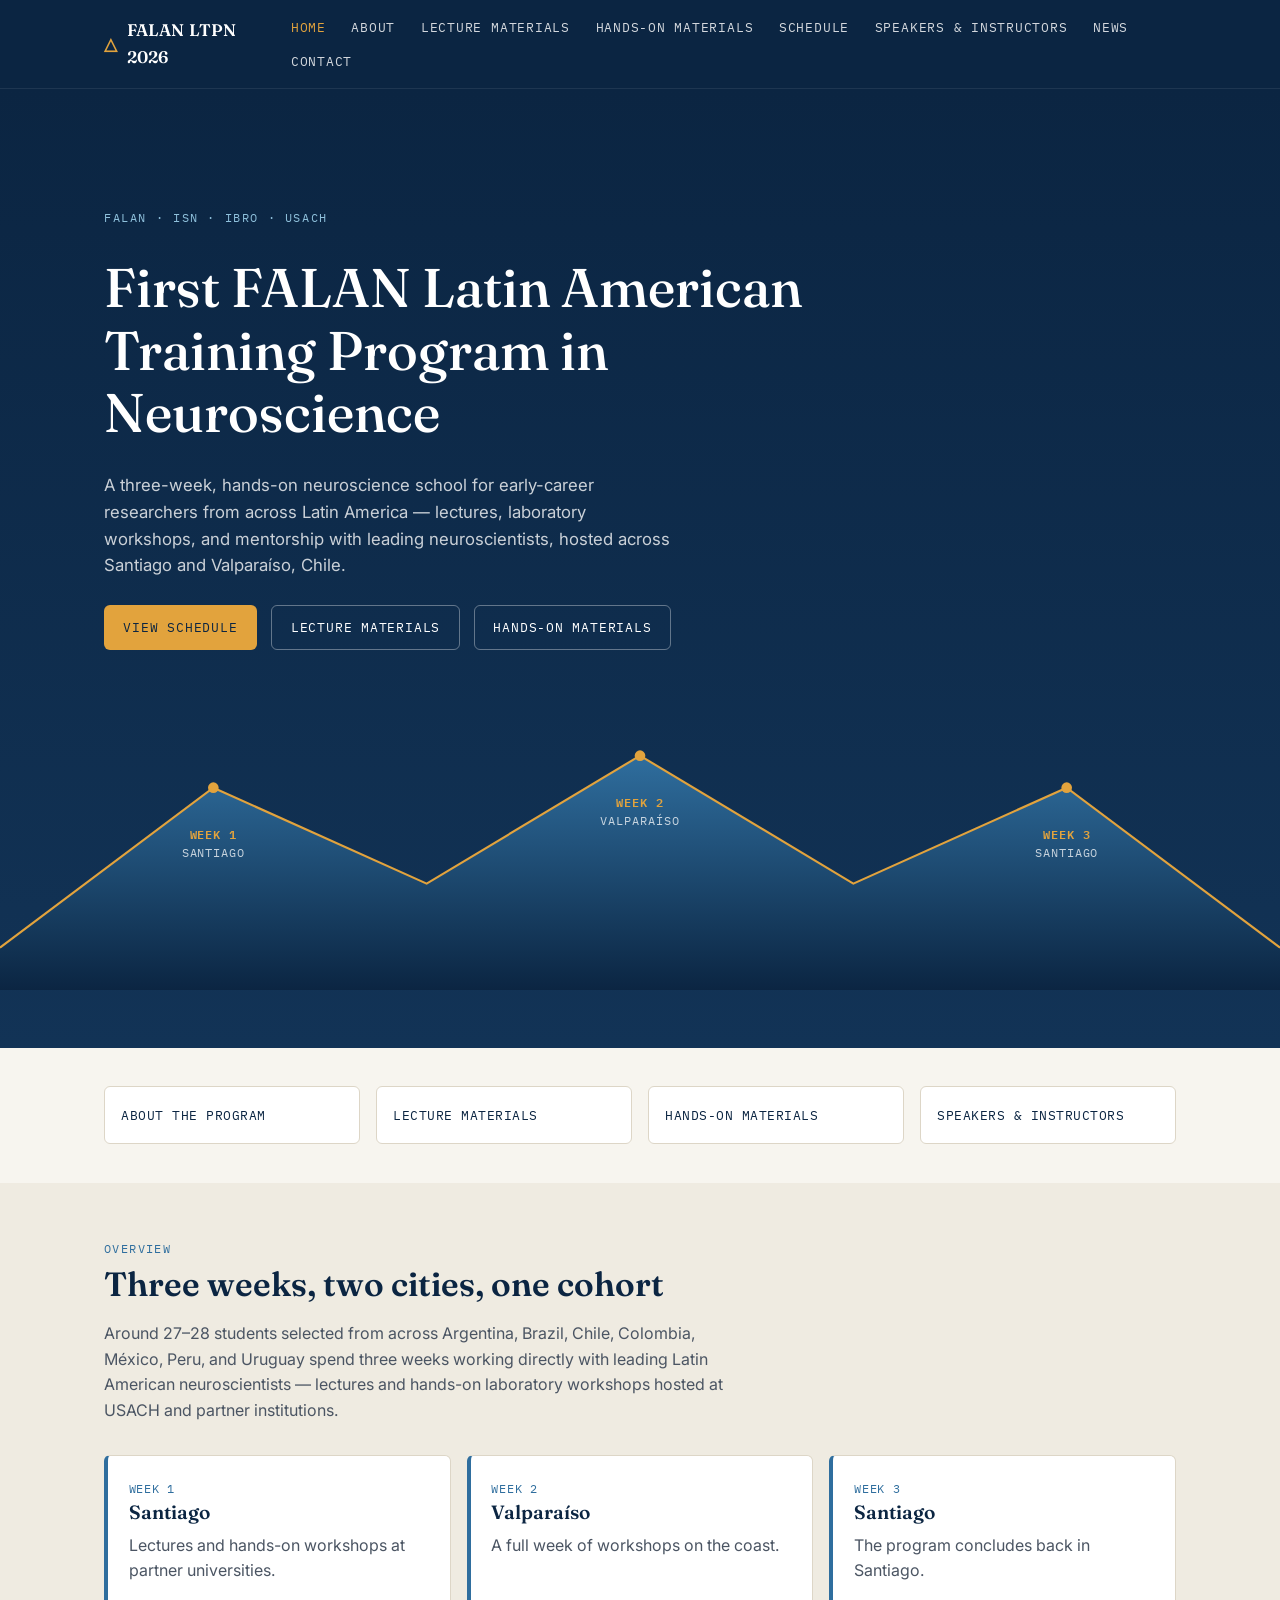
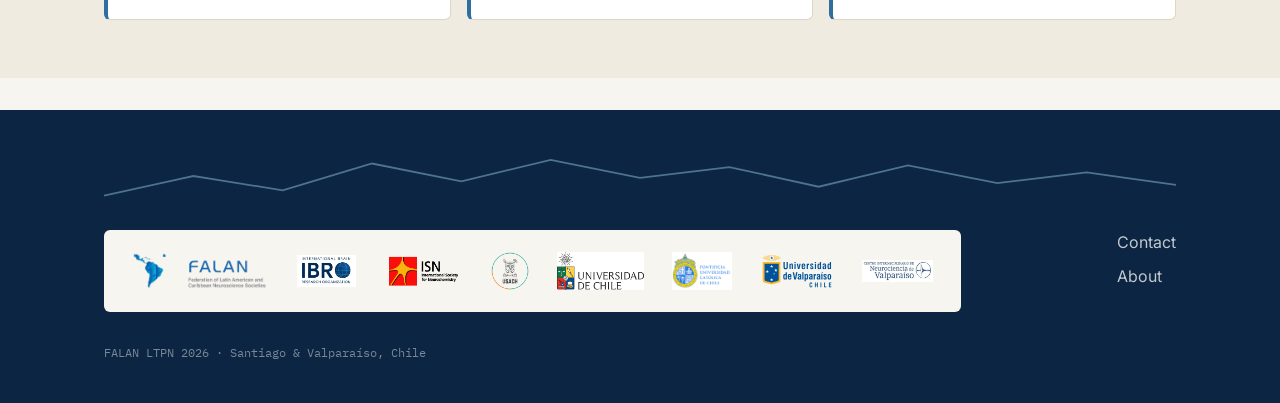
==== commit e1277793: "Add files via upload" ====
--- a/index.html
+++ b/index.html
@@ -87,7 +87,7 @@
       <div class="week">
         <span class="num">Week 1</span>
         <h3>Santiago</h3>
-        <p>Lectures and hands-on workshops at USACH and partner universities.</p>
+        <p>Lectures and hands-on workshops at partner universities.</p>
       </div>
       <div class="week">
         <span class="num">Week 2</span>
--- a/css/style.css
+++ b/css/style.css
@@ -484,6 +484,18 @@
   margin-top: 0.2rem;
 }
 
+.day-label::after {
+  content: ": ";
+}
+
+section h3 + .plain-list,
+section h3 + .plain-list.two-col {
+  margin-top: 0.5rem;
+}
+section .plain-list.two-col + h3 {
+  margin-top: 2.4rem;
+}
+
 .plain-list {
   list-style: none;
   margin: 0;
@@ -602,6 +614,7 @@
   width: auto;
 }
 .logo-strip .ibro-mark { height: 32.5px; }
+.logo-strip .cinv-mark { height: 22px; }
 .logo-strip .placeholder {
   font-family: var(--font-mono);
   font-size: 0.72rem;
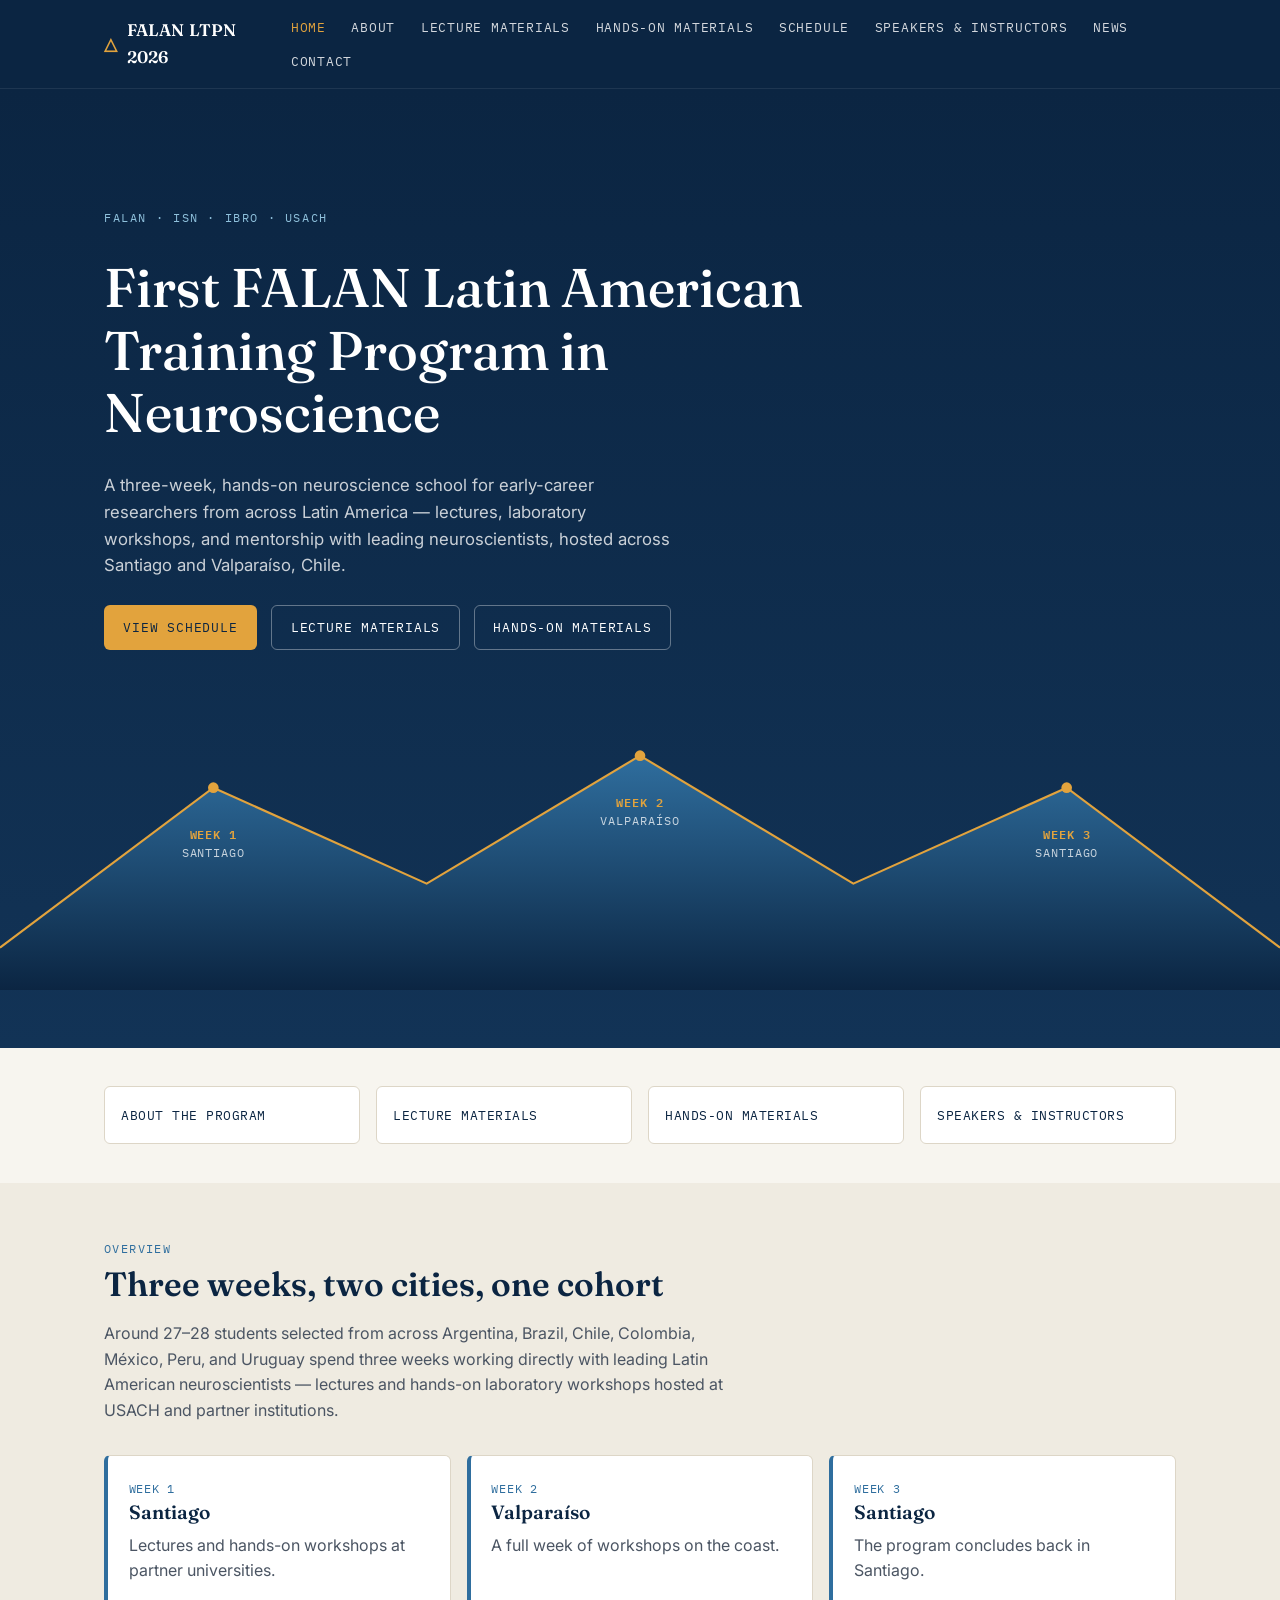
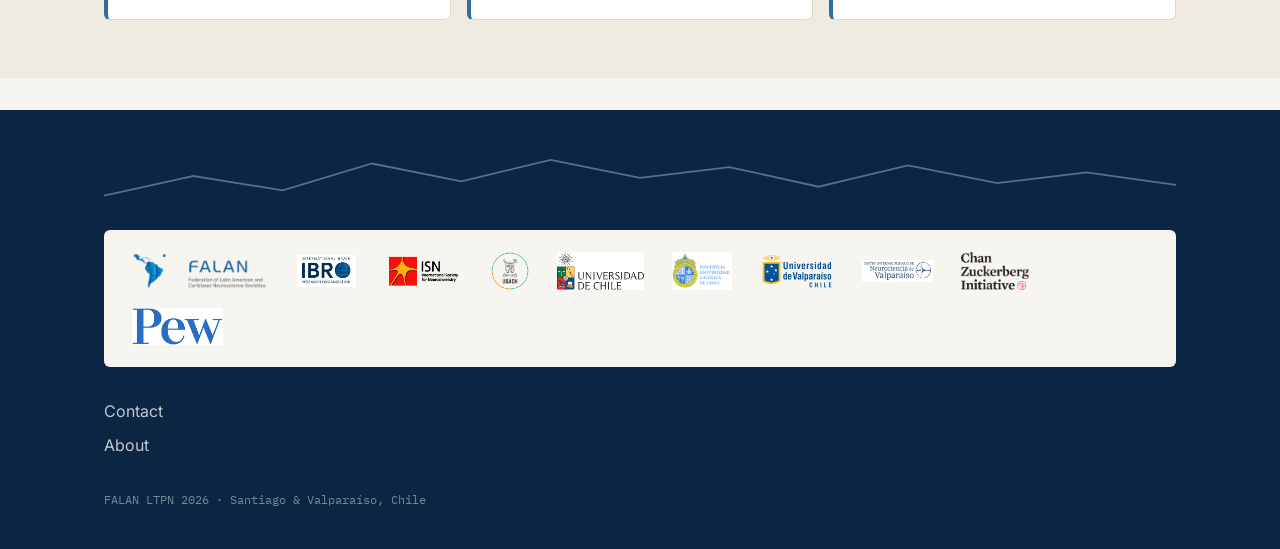
==== commit 81d65df7: "Add files via upload" ====
--- a/index.html
+++ b/index.html
@@ -118,6 +118,8 @@
         <img src="assets/logos/puc.png" alt="PUC — Pontificia Universidad Católica de Chile">
         <img src="assets/logos/uv.svg" alt="Universidad de Valparaíso">
         <img class="cinv-mark" src="assets/logos/cinv.jpg" alt="CINV — Centro Interdisciplinario de Neurociencia de Valparaíso">
+        <img src="assets/logos/czi.png" alt="CZI — Chan Zuckerberg Initiative">
+        <img src="assets/logos/pew.png" alt="Pew — The Pew Charitable Trusts">
       </div>
       <div class="stack">
         <a href="contact.html">Contact</a>
